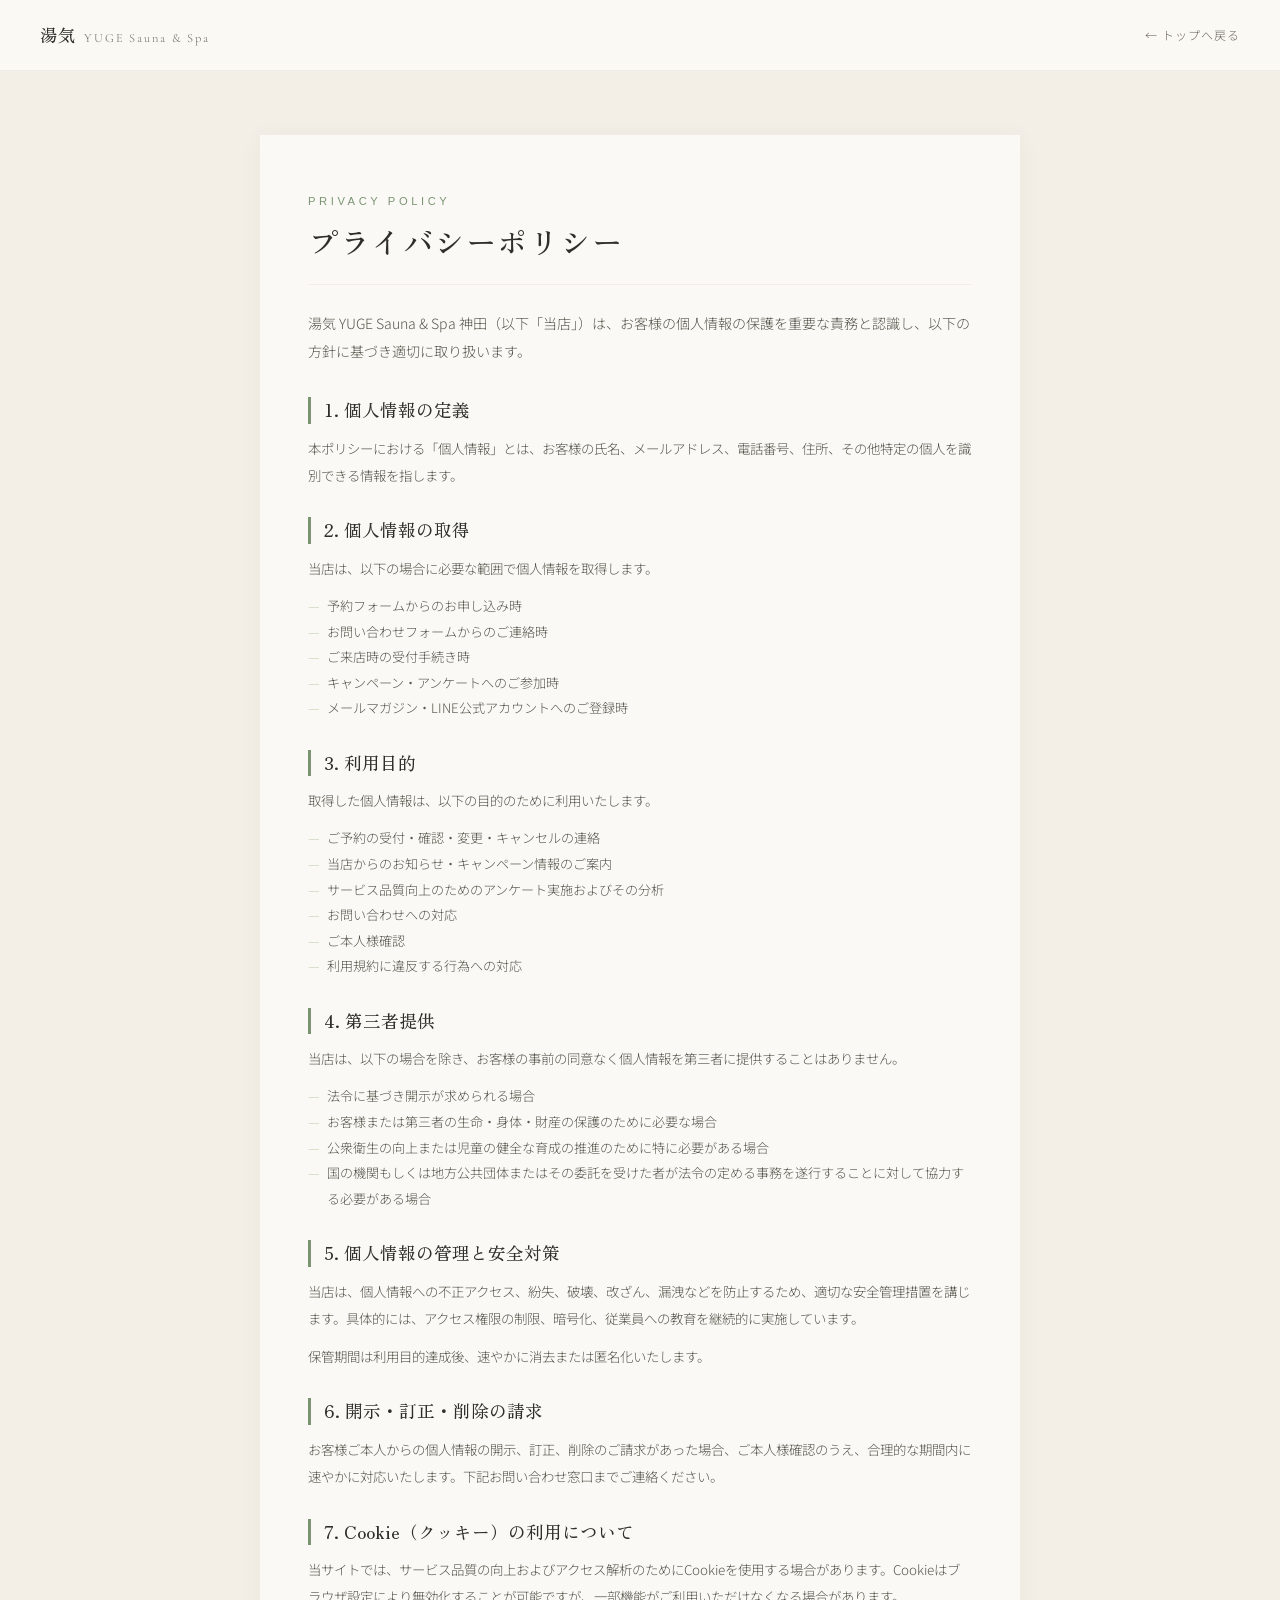
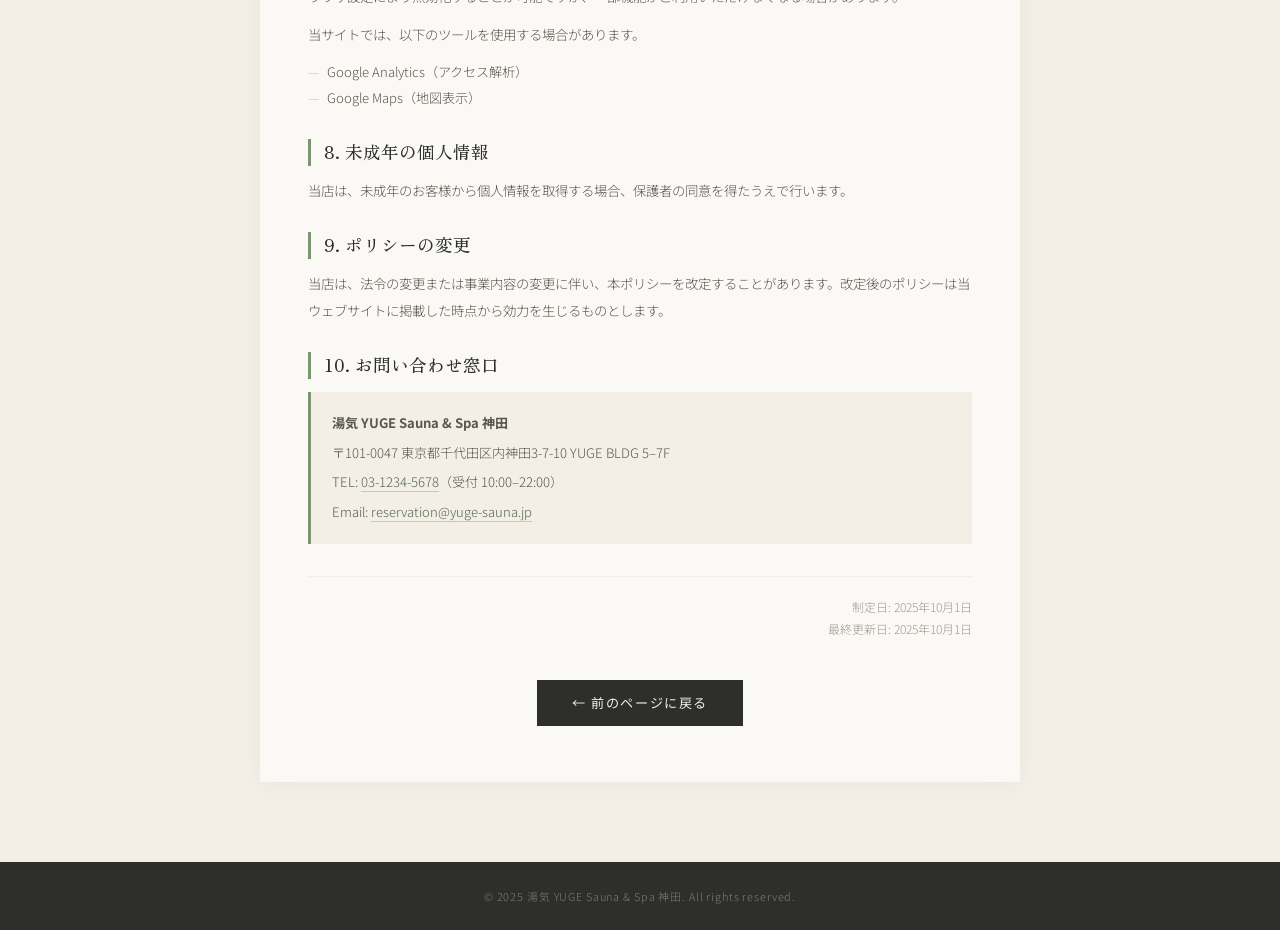
==== privacy.html @ 134d231b "初回コミット：YUGE Sauna LP完成版" ====
<!DOCTYPE html>
<html lang="ja">
<head>
  <meta charset="UTF-8">
  <meta name="viewport" content="width=device-width, initial-scale=1.0">
  <title>プライバシーポリシー｜湯気 YUGE Sauna &amp; Spa 神田</title>
  <meta name="description" content="湯気 YUGE Sauna &amp; Spa 神田のプライバシーポリシー。個人情報の取り扱いに関する方針をご案内します。">
  <meta name="robots" content="noindex, follow">

  <link rel="icon" href="favicon.svg" type="image/svg+xml">
  <link rel="preconnect" href="https://fonts.googleapis.com">
  <link rel="preconnect" href="https://fonts.gstatic.com" crossorigin>
  <link href="https://fonts.googleapis.com/css2?family=Cormorant+Garamond:wght@300;400;500;600&family=Noto+Sans+JP:wght@200;300;400;500;600&family=Zen+Old+Mincho:wght@400;500;600&display=swap" rel="stylesheet">
  <link rel="stylesheet" href="style.css">
</head>
<body class="doc-page">

  <!-- ===== シンプルヘッダー ===== -->
  <header class="doc-header">
    <a href="index.html" class="doc-header-logo">
      <span class="doc-header-kanji">湯気</span>
      <span class="doc-header-en">YUGE Sauna &amp; Spa</span>
    </a>
    <a href="index.html" class="doc-header-back">← トップへ戻る</a>
  </header>

  <!-- ===== 本文 ===== -->
  <main class="doc-main">
    <div class="doc-container">
      <p class="sec-label" aria-hidden="true">PRIVACY POLICY</p>
      <h1 class="doc-h1">プライバシーポリシー</h1>
      <p class="doc-intro">
        湯気 YUGE Sauna &amp; Spa 神田（以下「当店」）は、お客様の個人情報の保護を重要な責務と認識し、以下の方針に基づき適切に取り扱います。
      </p>

      <section class="doc-section">
        <h2>1. 個人情報の定義</h2>
        <p>本ポリシーにおける「個人情報」とは、お客様の氏名、メールアドレス、電話番号、住所、その他特定の個人を識別できる情報を指します。</p>
      </section>

      <section class="doc-section">
        <h2>2. 個人情報の取得</h2>
        <p>当店は、以下の場合に必要な範囲で個人情報を取得します。</p>
        <ul class="doc-list">
          <li>予約フォームからのお申し込み時</li>
          <li>お問い合わせフォームからのご連絡時</li>
          <li>ご来店時の受付手続き時</li>
          <li>キャンペーン・アンケートへのご参加時</li>
          <li>メールマガジン・LINE公式アカウントへのご登録時</li>
        </ul>
      </section>

      <section class="doc-section">
        <h2>3. 利用目的</h2>
        <p>取得した個人情報は、以下の目的のために利用いたします。</p>
        <ul class="doc-list">
          <li>ご予約の受付・確認・変更・キャンセルの連絡</li>
          <li>当店からのお知らせ・キャンペーン情報のご案内</li>
          <li>サービス品質向上のためのアンケート実施およびその分析</li>
          <li>お問い合わせへの対応</li>
          <li>ご本人様確認</li>
          <li>利用規約に違反する行為への対応</li>
        </ul>
      </section>

      <section class="doc-section">
        <h2>4. 第三者提供</h2>
        <p>当店は、以下の場合を除き、お客様の事前の同意なく個人情報を第三者に提供することはありません。</p>
        <ul class="doc-list">
          <li>法令に基づき開示が求められる場合</li>
          <li>お客様または第三者の生命・身体・財産の保護のために必要な場合</li>
          <li>公衆衛生の向上または児童の健全な育成の推進のために特に必要がある場合</li>
          <li>国の機関もしくは地方公共団体またはその委託を受けた者が法令の定める事務を遂行することに対して協力する必要がある場合</li>
        </ul>
      </section>

      <section class="doc-section">
        <h2>5. 個人情報の管理と安全対策</h2>
        <p>当店は、個人情報への不正アクセス、紛失、破壊、改ざん、漏洩などを防止するため、適切な安全管理措置を講じます。具体的には、アクセス権限の制限、暗号化、従業員への教育を継続的に実施しています。</p>
        <p>保管期間は利用目的達成後、速やかに消去または匿名化いたします。</p>
      </section>

      <section class="doc-section">
        <h2>6. 開示・訂正・削除の請求</h2>
        <p>お客様ご本人からの個人情報の開示、訂正、削除のご請求があった場合、ご本人様確認のうえ、合理的な期間内に速やかに対応いたします。下記お問い合わせ窓口までご連絡ください。</p>
      </section>

      <section class="doc-section">
        <h2>7. Cookie（クッキー）の利用について</h2>
        <p>当サイトでは、サービス品質の向上およびアクセス解析のためにCookieを使用する場合があります。Cookieはブラウザ設定により無効化することが可能ですが、一部機能がご利用いただけなくなる場合があります。</p>
        <p>当サイトでは、以下のツールを使用する場合があります。</p>
        <ul class="doc-list">
          <li>Google Analytics（アクセス解析）</li>
          <li>Google Maps（地図表示）</li>
        </ul>
      </section>

      <section class="doc-section">
        <h2>8. 未成年の個人情報</h2>
        <p>当店は、未成年のお客様から個人情報を取得する場合、保護者の同意を得たうえで行います。</p>
      </section>

      <section class="doc-section">
        <h2>9. ポリシーの変更</h2>
        <p>当店は、法令の変更または事業内容の変更に伴い、本ポリシーを改定することがあります。改定後のポリシーは当ウェブサイトに掲載した時点から効力を生じるものとします。</p>
      </section>

      <section class="doc-section">
        <h2>10. お問い合わせ窓口</h2>
        <div class="doc-contact">
          <p><strong>湯気 YUGE Sauna &amp; Spa 神田</strong></p>
          <p>〒101-0047 東京都千代田区内神田3-7-10 YUGE BLDG 5–7F</p>
          <p>TEL: <a href="tel:0312345678">03-1234-5678</a>（受付 10:00–22:00）</p>
          <p>Email: <a href="mailto:reservation@yuge-sauna.jp">reservation@yuge-sauna.jp</a></p>
        </div>
      </section>

      <p class="doc-date">制定日: 2025年10月1日<br>最終更新日: 2025年10月1日</p>

      <div class="doc-back-wrap">
        <button type="button" class="doc-back-btn" id="docBackBtn">← 前のページに戻る</button>
      </div>
    </div>
  </main>

  <!-- ===== フッター ===== -->
  <footer class="doc-footer">
    <p>&copy; 2025 湯気 YUGE Sauna &amp; Spa 神田. All rights reserved.</p>
  </footer>

  <script>
    (function () {
      function goBack() {
        // 新しいタブで開かれた場合はタブを閉じる試行
        if (window.history.length <= 1) {
          window.close();
          // window.closeが効かない場合のフォールバック
          setTimeout(function () {
            window.location.href = 'index.html#reserve';
          }, 100);
        } else {
          window.history.back();
        }
      }

      var backBtn = document.getElementById('docBackBtn');
      var headerBack = document.querySelector('.doc-header-back');

      // 新しいタブで開かれた判定
      var isNewTab = window.history.length <= 1;

      if (backBtn) {
        if (isNewTab) {
          backBtn.textContent = '✕ 閉じて予約画面に戻る';
        }
        backBtn.addEventListener('click', function (e) {
          e.preventDefault();
          goBack();
        });
      }

      if (headerBack) {
        if (isNewTab) {
          headerBack.textContent = '✕ 閉じる';
        }
        headerBack.addEventListener('click', function (e) {
          e.preventDefault();
          goBack();
        });
      }
    })();
  </script>

</body>
</html>
---- style.css ----
@charset "UTF-8";
/* ============================================================
   YUGE Sauna & Spa — 10th Anniversary LP
   No header / Floating reserve / Modal form
   ============================================================ */

/* ==========================================================
   1. VARIABLES
   ========================================================== */
:root {
  --dark: #1A1A18;
  --dark-soft: #2A2A26;

  --cream: #F4EFE6;
  --cream-warm: #EBE4D6;
  --white: #FAF9F5;
  --off: #F0ECE3;

  --sage: #7B9573;
  --sage-light: #9AAE92;
  --sage-pale: #C2CFAE;
  --moss: #546A4D;
  --moss-dark: #425339;

  --copper: #C4956A;
  --copper-dark: #B5875F;
  --gold: #C9A96E;

  --stone: #A09A92;
  --stone-dark: #6B6560;
  --ink: #2E2E2B;
  --ink-soft: #58584F;

  --ff-display: 'Zen Old Mincho', 'Noto Serif JP', serif;
  --ff-serif: 'Cormorant Garamond', serif;
  --ff-num: 'DM Sans', 'Helvetica Neue', sans-serif; /* 数字専用フォント（太め・高視認性） */
  --ff-body: 'Noto Sans JP', sans-serif;

  --shadow-sm: 0 4px 16px rgba(0, 0, 0, 0.06);
  --shadow-md: 0 12px 36px rgba(0, 0, 0, 0.08);
  --shadow-lg: 0 20px 60px rgba(0, 0, 0, 0.15);
}


/* ==========================================================
   2. RESET
   ========================================================== */
*,
*::before,
*::after {
  margin: 0;
  padding: 0;
  box-sizing: border-box;
}

html {
  scroll-behavior: smooth;
  font-size: 16px;
}

body {
  font-family: var(--ff-body);
  font-weight: 300;
  color: var(--ink);
  background: var(--white);
  overflow-x: hidden;
  -webkit-font-smoothing: antialiased;
  line-height: 1.8;
}

img {
  display: block;
  max-width: 100%;
  height: auto;
}

a {
  text-decoration: none;
  color: inherit;
}

ul, ol {
  list-style: none;
}

button {
  font-family: inherit;
  cursor: pointer;
  border: none;
  background: none;
}

blockquote {
  margin: 0;
  border: none;
}


/* ==========================================================
   3. UTILITY
   ========================================================== */
.container {
  width: 100%;
  max-width: 1080px;
  margin: 0 auto;
  padding: 0 1.5rem;
}

.container--narrow {
  max-width: 680px;
}

.text-center {
  text-align: center;
}


/* ==========================================================
   4. SECTION COMMON
   ========================================================== */
.sec-label {
  font-family: var(--ff-num);
  font-size: 0.7rem;
  letter-spacing: 0.32em;
  font-weight: 400;
  color: var(--sage);
  text-transform: uppercase;
  margin-bottom: 0.5rem;
}

.sec-label--light {
  color: var(--sage-light);
}

.sec-heading {
  font-family: var(--ff-display);
  font-weight: 400;
  font-size: 1.5rem;
  line-height: 1.7;
  letter-spacing: 0.06em;
  color: var(--ink);
}

.sec-heading em {
  font-style: normal;
  color: var(--moss);
  font-weight: 500;
}

.sec-header {
  text-align: center;
  margin-bottom: 2.5rem;
  padding: 0 1.5rem;
}


/* ==========================================================
   5. HERO
   ========================================================== */
.hero {
  position: relative;
  min-height: 100vh;
  min-height: 100dvh;
  display: flex;
  align-items: flex-end;
  overflow: hidden;
  background: var(--dark);
}

.hero-media {
  position: absolute;
  inset: 0;
}

.hero-media img {
  width: 100%;
  height: 100%;
  object-fit: cover;
  opacity: 0;
  transform: scale(1.06);
  animation: heroIn 2.4s 0.2s forwards;
}

.hero-gradient {
  position: absolute;
  inset: 0;
  background: linear-gradient(
    180deg,
    rgba(26, 26, 24, 0.15) 0%,
    rgba(26, 26, 24, 0.3) 30%,
    rgba(26, 26, 24, 0.72) 68%,
    rgba(26, 26, 24, 0.92) 100%
  );
}

/* 大きな漢字背景（PCのみ表示） */
.hero-kanji-bg {
  display: none;
  position: absolute;
  font-family: var(--ff-display);
  font-size: 70vh;
  color: rgba(245, 240, 232, 0.04);
  bottom: -12vh;
  right: -8vw;
  line-height: 0.9;
  font-weight: 500;
  z-index: 1;
  pointer-events: none;
  opacity: 0;
  animation: kanjiFade 2s 1.2s forwards;
}

/* 浮遊する湯気アニメーション（PCのみ表示） */
.hero-steam {
  display: none;
  position: absolute;
  inset: 0;
  pointer-events: none;
  z-index: 1;
}

.steam {
  position: absolute;
  width: 36px;
  height: 110px;
  color: rgba(245, 240, 232, 0.18);
  opacity: 0;
}

.steam-1 {
  left: 12%;
  bottom: 15%;
  animation: drift 9s 2s ease-in-out infinite;
}
.steam-2 {
  left: 32%;
  bottom: 18%;
  animation: drift 11s 4s ease-in-out infinite;
}
.steam-3 {
  left: 58%;
  bottom: 12%;
  animation: drift 10s 1s ease-in-out infinite;
}
.steam-4 {
  left: 78%;
  bottom: 20%;
  animation: drift 12s 6s ease-in-out infinite;
}

.hero-content {
  position: relative;
  z-index: 2;
  padding: 0 1.5rem 2.5rem;
  max-width: 720px;
  width: 100%;
}

.hero-brand {
  display: flex;
  flex-direction: column;
  margin-bottom: 1.5rem;
  opacity: 0;
  animation: fadeUp 0.7s 0.4s forwards;
}

.hero-brand-kanji {
  font-family: var(--ff-display);
  font-size: 1.1rem;
  font-weight: 500;
  color: var(--cream);
  letter-spacing: 0.15em;
}

.hero-brand-en {
  font-family: var(--ff-num);
  font-size: 0.65rem;
  letter-spacing: 0.18em;
  color: rgba(245, 240, 232, 0.5);
  margin-top: 0.2rem;
}

.hero-badge {
  display: inline-flex;
  align-items: center;
  gap: 0.5rem;
  background: rgba(201, 169, 110, 0.12);
  border: 1px solid rgba(201, 169, 110, 0.3);
  padding: 0.4rem 1rem;
  margin-bottom: 1.3rem;
  opacity: 0;
  animation: fadeUp 0.7s 0.6s forwards;
}

.hero-badge-num {
  font-family: var(--ff-num);
  font-size: 1.15rem;
  font-weight: 700;
  color: var(--gold);
  line-height: 1;
}

.hero-badge-text {
  font-size: 0.7rem;
  letter-spacing: 0.1em;
  color: rgba(245, 240, 232, 0.7);
}

.hero h1 {
  opacity: 0;
  animation: fadeUp 0.9s 0.8s forwards;
}

.h1-copy {
  display: block;
  font-family: var(--ff-display);
  font-weight: 400;
  font-size: 1.85rem;
  line-height: 1.55;
  color: var(--cream);
  letter-spacing: 0.06em;
}

.h1-copy .accent {
  color: var(--sage-light);
}

.h1-sub {
  display: block;
  font-family: var(--ff-body);
  font-size: 0.72rem;
  font-weight: 300;
  color: rgba(245, 240, 232, 0.42);
  letter-spacing: 0.06em;
  margin-top: 0.5rem;
}

.hero-sub {
  margin-top: 1rem;
  font-size: 0.85rem;
  line-height: 1.95;
  color: rgba(245, 240, 232, 0.62);
  opacity: 0;
  animation: fadeUp 0.7s 1s forwards;
}

.hero-sub strong {
  color: var(--cream);
  font-weight: 400;
}

.hero-ctas {
  margin-top: 1.5rem;
  display: flex;
  flex-direction: column;
  gap: 0.7rem;
  opacity: 0;
  animation: fadeUp 0.7s 1.2s forwards;
}

.hero-note {
  margin-top: 1rem;
  font-size: 0.65rem;
  color: rgba(245, 240, 232, 0.3);
  opacity: 0;
  animation: fadeUp 0.5s 1.4s forwards;
}

.scroll-cue {
  position: absolute;
  bottom: 1.2rem;
  right: 1.5rem;
  z-index: 2;
  display: flex;
  flex-direction: column;
  align-items: center;
  gap: 0.35rem;
  color: rgba(245, 240, 232, 0.22);
  font-family: var(--ff-num);
  font-size: 0.6rem;
  letter-spacing: 0.22em;
  animation: bob 2.5s ease-in-out infinite;
}

.scroll-line {
  width: 1px;
  height: 26px;
  background: linear-gradient(180deg, rgba(245, 240, 232, 0.22), transparent);
}


/* ==========================================================
   6. BUTTONS
   ========================================================== */
.btn-primary {
  display: inline-flex;
  align-items: center;
  justify-content: center;
  padding: 0.95rem 2rem;
  background: var(--copper);
  color: var(--cream);
  font-size: 0.85rem;
  font-weight: 500;
  letter-spacing: 0.1em;
  transition: background 0.35s, transform 0.2s;
  text-align: center;
  font-family: inherit;
}

.btn-primary:hover {
  background: var(--copper-dark);
  transform: translateY(-1px);
}

.btn-ghost {
  display: inline-flex;
  align-items: center;
  justify-content: center;
  padding: 0.95rem 2rem;
  background: transparent;
  color: var(--cream);
  font-size: 0.82rem;
  letter-spacing: 0.1em;
  border: 1px solid rgba(245, 240, 232, 0.22);
  transition: all 0.35s;
  text-align: center;
}

.btn-ghost:hover {
  border-color: rgba(245, 240, 232, 0.5);
  background: rgba(245, 240, 232, 0.04);
}


/* ==========================================================
   7. CONCEPT
   ========================================================== */
.concept {
  padding: 4rem 0;
  background: var(--cream);
}

.concept p {
  margin-top: 1.2rem;
  font-size: 0.88rem;
  line-height: 2.1;
  color: var(--ink-soft);
}

.concept-detail {
  font-size: 0.82rem !important;
  color: var(--stone-dark) !important;
  margin-top: 1rem !important;
}

.concept-line {
  width: 30px;
  height: 1px;
  background: var(--sage-pale);
  margin: 2rem auto 0;
}


/* ==========================================================
   8. IMAGE BREAK
   ========================================================== */
.img-break {
  width: 100%;
  overflow: hidden;
  line-height: 0;
  margin: 0;
}

.img-break img {
  width: 100%;
  height: 220px;
  object-fit: cover;
  transition: transform 6s ease-out;
}

.img-break:hover img {
  transform: scale(1.03);
}


/* ==========================================================
   9. CAMPAIGN
   ========================================================== */
.campaign {
  padding: 4rem 0;
  background: var(--white);
}

.campaign-period {
  margin-top: 0.5rem;
  font-size: 0.78rem;
  color: var(--stone-dark);
}

.campaign-coupon {
  display: inline-block;
  margin-top: 0.7rem;
  padding: 0.35rem 1.4rem;
  border: 1px solid var(--copper);
  font-family: var(--ff-num);
  font-size: 0.9rem;
  letter-spacing: 0.22em;
  color: var(--copper);
}

.campaign-coupon strong {
  font-weight: 400;
  margin-left: 0.3rem;
}

.plans {
  display: grid;
  grid-template-columns: 1fr;
  gap: 1rem;
  max-width: 420px;
  margin: 0 auto;
  padding: 0 1.5rem;
}

/* PCで揃えるため flex column + margin-top: auto */
.plan {
  background: var(--cream);
  padding: 2rem 1.6rem;
  position: relative;
  display: flex;
  flex-direction: column;
  transition: transform 0.4s, box-shadow 0.4s;
}

.plan:hover {
  transform: translateY(-3px);
  box-shadow: var(--shadow-md);
}

.plan-badge {
  position: absolute;
  top: 0;
  right: 0;
  background: var(--moss);
  color: var(--cream);
  font-family: var(--ff-num);
  font-size: 0.7rem;
  padding: 0.3rem 0.9rem;
  letter-spacing: 0.06em;
}

.plan h3 {
  font-family: var(--ff-display);
  font-weight: 500;
  font-size: 1.1rem;
  margin-bottom: 0.25rem;
}

.plan-dur {
  font-size: 0.74rem;
  color: var(--stone-dark);
  margin-bottom: 1.2rem;
}

.plan-old {
  font-size: 0.8rem;
  color: var(--stone);
  margin-bottom: 0;
}

.plan-old del {
  text-decoration: line-through;
}

.plan-new {
  font-family: var(--ff-num);
  font-size: 2.4rem;
  font-weight: 700;
  color: var(--moss);
  line-height: 1.2;
  margin: 0.15rem 0 0.3rem;
  letter-spacing: 0.01em;
}

.plan-new small {
  font-family: var(--ff-body);
  font-size: 0.78rem;
  font-weight: 400;
}

.plan-off {
  display: inline-block;
  background: rgba(85, 107, 78, 0.1);
  color: var(--moss);
  font-family: var(--ff-num);
  font-size: 0.78rem;
  padding: 0.2rem 0.7rem;
}

.plan-list {
  margin-top: 1.2rem;
  padding-top: 1rem;
  border-top: 1px solid rgba(0, 0, 0, 0.05);
  flex-grow: 1; /* 残りスペースを埋めてボタンを下に押す */
}

.plan-list li {
  font-size: 0.8rem;
  color: var(--ink-soft);
  line-height: 1.85;
  padding-left: 1rem;
  position: relative;
}

.plan-list li::before {
  content: '\2014';
  position: absolute;
  left: 0;
  color: var(--sage-pale);
  font-size: 0.7rem;
}

.plan-cta {
  display: block;
  width: 100%;
  margin-top: auto; /* ★ ボタンを下に揃える */
  padding: 0.85rem;
  text-align: center;
  background: var(--ink);
  color: var(--cream);
  font-size: 0.78rem;
  letter-spacing: 0.12em;
  font-weight: 400;
  transition: background 0.3s;
  font-family: inherit;
}

.plan-cta:hover {
  background: var(--moss);
}


/* ==========================================================
   10. EDITORIAL
   ========================================================== */
.editorial {
  padding: 4rem 0;
}

.editorial--cream { background: var(--cream); }
.editorial--white { background: var(--white); }

.ed-grid {
  display: grid;
  grid-template-columns: 1fr;
  gap: 2rem;
  max-width: 1080px;
  margin: 0 auto;
  padding: 0 1.5rem;
  align-items: center;
}

.ed-img {
  overflow: hidden;
}

.ed-img img {
  width: 100%;
  height: 260px;
  object-fit: cover;
  transition: transform 0.8s;
}

.ed-img:hover img {
  transform: scale(1.03);
}

.ed-text h2 {
  font-family: var(--ff-display);
  font-weight: 400;
  font-size: 1.3rem;
  line-height: 1.8;
  margin-bottom: 0.8rem;
  color: var(--ink);
}

.ed-text p {
  font-size: 0.84rem;
  color: var(--ink-soft);
  line-height: 2;
  margin-bottom: 0.5rem;
}

.tags {
  display: flex;
  flex-wrap: wrap;
  gap: 0.45rem;
  margin-top: 0.9rem;
}

.tag {
  padding: 0.35rem 0.85rem;
  border: 1px solid var(--sage-pale);
  font-size: 0.72rem;
  color: var(--ink-soft);
  background: var(--white);
}

.editorial--cream .tag { background: var(--white); }
.editorial--white .tag { background: var(--cream); }

.tag strong {
  font-weight: 500;
  color: var(--moss);
  font-family: var(--ff-num);
  font-size: 0.82rem;
  letter-spacing: 0.02em;
}


/* ==========================================================
   11. FEATURES — カスタムSVGアイコン
   ========================================================== */
.features {
  padding: 4rem 0;
  background: var(--cream);
}

.feat-grid {
  display: grid;
  grid-template-columns: 1fr;
  gap: 1.5rem;
  max-width: 940px;
  margin: 0 auto;
  padding: 0 1.5rem;
}

.feat {
  text-align: center;
  padding: 1.2rem 0.8rem;
  transition: transform 0.4s;
}

.feat:hover {
  transform: translateY(-3px);
}

.feat-icon {
  width: 56px;
  height: 56px;
  margin: 0 auto 1rem;
  color: var(--moss);
  display: flex;
  align-items: center;
  justify-content: center;
  transition: transform 0.5s;
}

.feat:hover .feat-icon {
  transform: scale(1.08);
}

.feat-icon svg {
  width: 100%;
  height: 100%;
}

.feat h3 {
  font-family: var(--ff-display);
  font-weight: 500;
  font-size: 0.95rem;
  margin-bottom: 0.45rem;
}

.feat p {
  font-size: 0.8rem;
  color: var(--ink-soft);
  line-height: 1.85;
}


/* ==========================================================
   12. STATS — Marcellusで数字を強調
   ========================================================== */
.stats {
  padding: 3rem 0;
  background: var(--off);
}

.stats-grid {
  display: grid;
  grid-template-columns: repeat(2, 1fr);
  gap: 1.5rem;
  max-width: 860px;
  margin: 0 auto;
  padding: 0 1.5rem;
  text-align: center;
}

.stat-num {
  font-family: var(--ff-num);
  font-size: 2.2rem;
  font-weight: 700;
  color: var(--moss);
  line-height: 1;
  letter-spacing: -0.02em;
  letter-spacing: 0.01em;
}

.stat-unit {
  font-family: var(--ff-num);
  font-size: 0.85rem;
  color: var(--stone-dark);
  margin-top: 0.2rem;
  letter-spacing: 0.05em;
}

.stat-label {
  font-size: 0.68rem;
  color: var(--stone);
  margin-top: 0.2rem;
}


/* ==========================================================
   13. VOICE
   ========================================================== */
.voice {
  padding: 4rem 0;
  background: var(--white);
}

.voice-grid {
  display: grid;
  grid-template-columns: 1fr;
  gap: 1rem;
  max-width: 960px;
  margin: 0 auto;
  padding: 0 1.5rem;
}

.voice-card {
  background: var(--cream);
  padding: 1.6rem 1.4rem;
}

.voice-stars {
  color: var(--gold);
  font-size: 0.85rem;
  letter-spacing: 0.1em;
  margin-bottom: 0.6rem;
}

.voice-card p {
  font-size: 0.82rem;
  color: var(--ink-soft);
  line-height: 1.9;
  margin-bottom: 0.6rem;
  font-style: normal;
}

.voice-who {
  font-size: 0.7rem;
  color: var(--stone);
  font-style: normal;
}


/* ==========================================================
   14. PRICING
   ========================================================== */
.pricing {
  padding: 4rem 0;
  background: var(--cream);
}

.pricing-grid {
  display: grid;
  grid-template-columns: 1fr;
  gap: 1rem;
  max-width: 780px;
  margin: 0 auto;
  padding: 0 1.5rem;
}

.pricing-card {
  background: var(--white);
  padding: 1.6rem;
}

.pricing-card h3 {
  font-family: var(--ff-display);
  font-weight: 500;
  font-size: 1rem;
  margin-bottom: 0.9rem;
  padding-bottom: 0.5rem;
  border-bottom: 1px solid var(--off);
}

.price-row {
  display: flex;
  justify-content: space-between;
  align-items: baseline;
  padding: 0.4rem 0;
  font-size: 0.82rem;
  color: var(--ink-soft);
}

.price-row .val {
  font-family: var(--ff-num);
  font-size: 0.95rem;
  color: var(--ink);
  letter-spacing: 0.01em;
}

.pricing-note {
  max-width: 780px;
  margin: 0.9rem auto 0;
  padding: 0 1.5rem;
  font-size: 0.7rem;
  color: var(--stone-dark);
  text-align: center;
  line-height: 1.9;
}


/* ==========================================================
   15. FAQ
   ========================================================== */
.faq {
  padding: 4rem 0;
  background: var(--white);
}

.faq-list {
  max-width: 680px;
  margin: 0 auto;
  padding: 0 1.5rem;
}

.faq-item {
  border-bottom: 1px solid rgba(0, 0, 0, 0.05);
  padding: 1.1rem 0;
}

.faq-item summary {
  cursor: pointer;
  font-size: 0.86rem;
  font-weight: 400;
  color: var(--ink);
  list-style: none;
  display: flex;
  justify-content: space-between;
  align-items: center;
  gap: 1rem;
  transition: color 0.3s;
}

.faq-item summary:hover {
  color: var(--moss);
}

.faq-item summary::-webkit-details-marker {
  display: none;
}

.faq-item summary::after {
  content: '+';
  font-family: var(--ff-num);
  font-size: 1.4rem;
  color: var(--sage);
  flex-shrink: 0;
  transition: transform 0.35s;
  line-height: 1;
}

.faq-item[open] summary::after {
  transform: rotate(45deg);
}

.faq-answer {
  padding-top: 0.7rem;
  font-size: 0.82rem;
  color: var(--ink-soft);
  line-height: 1.9;
  animation: faqOpen 0.35s ease-out;
}


/* ==========================================================
   16. ACCESS
   ========================================================== */
.access {
  padding: 4rem 0;
  background: var(--cream);
}

.access-grid {
  display: grid;
  grid-template-columns: 1fr;
  gap: 2rem;
  max-width: 960px;
  margin: 0 auto;
  padding: 0 1.5rem;
}

.access-info h2 {
  font-family: var(--ff-display);
  font-weight: 400;
  font-size: 1.3rem;
  margin-bottom: 1.2rem;
}

.access-dl {
  display: grid;
  grid-template-columns: 4rem 1fr;
  gap: 0.55rem 1rem;
  font-size: 0.82rem;
}

.access-dl dt {
  font-weight: 400;
  color: var(--stone-dark);
}

.access-dl dd {
  color: var(--ink-soft);
  line-height: 1.7;
}

.access-dl a {
  color: var(--moss);
  font-family: var(--ff-num);
  font-size: 0.92rem;
  letter-spacing: 0.02em;
  border-bottom: 1px solid transparent;
  transition: border-color 0.3s;
}

.access-dl a:hover {
  border-color: var(--moss);
}

.access-map {
  overflow: hidden;
  min-height: 280px;
  background: var(--white);
}

.access-map iframe {
  display: block;
  width: 100%;
  height: 100%;
  min-height: 280px;
  border: 0;
}


/* ==========================================================
   17. FINAL CTA
   ========================================================== */
.final-cta {
  position: relative;
  padding: 4rem 1.5rem;
  text-align: center;
  overflow: hidden;
  background: var(--dark);
}

.final-cta-bg {
  position: absolute;
  inset: 0;
}

.final-cta-bg img {
  width: 100%;
  height: 100%;
  object-fit: cover;
  opacity: 0.18;
  filter: saturate(0.6);
}

.final-cta-inner {
  position: relative;
  z-index: 2;
  max-width: 540px;
  margin: 0 auto;
}

.final-cta h2 {
  font-family: var(--ff-display);
  font-weight: 400;
  font-size: 1.4rem;
  line-height: 1.75;
  color: var(--cream);
  margin-bottom: 0.8rem;
}

.final-cta p {
  font-size: 0.84rem;
  color: rgba(245, 240, 232, 0.55);
  line-height: 1.85;
  margin-bottom: 1.5rem;
}

.final-cta p strong {
  color: var(--cream);
  font-family: var(--ff-num);
  font-size: 0.95rem;
  letter-spacing: 0.12em;
}

.final-btns {
  display: flex;
  flex-direction: column;
  align-items: center;
  gap: 0.7rem;
}

.btn-reserve {
  display: inline-flex;
  align-items: center;
  justify-content: center;
  padding: 0.95rem 2.5rem;
  background: var(--copper);
  color: var(--cream);
  font-size: 0.86rem;
  font-weight: 500;
  letter-spacing: 0.12em;
  transition: background 0.35s, transform 0.2s;
  width: 100%;
  max-width: 320px;
  font-family: inherit;
}

.btn-reserve:hover {
  background: var(--copper-dark);
  transform: translateY(-1px);
}

.btn-line {
  display: inline-flex;
  align-items: center;
  justify-content: center;
  padding: 0.95rem 1.8rem;
  background: transparent;
  border: 1px solid rgba(245, 240, 232, 0.18);
  color: var(--cream);
  font-size: 0.78rem;
  letter-spacing: 0.1em;
  transition: all 0.35s;
  width: 100%;
  max-width: 320px;
}

.btn-line:hover {
  border-color: rgba(245, 240, 232, 0.45);
}


/* ==========================================================
   18. FOOTER
   ========================================================== */
footer {
  background: var(--cream);
  border-top: 1px solid rgba(0, 0, 0, 0.04);
  padding: 2rem 1.5rem 1.5rem;
  color: var(--stone-dark);
}

.footer-inner {
  max-width: 960px;
  margin: 0 auto;
  display: flex;
  flex-direction: column;
  align-items: center;
  gap: 1.2rem;
  text-align: center;
}

.footer-brand {
  font-family: var(--ff-num);
  font-size: 0.9rem;
  letter-spacing: 0.12em;
  color: var(--ink-soft);
}

.footer-brand .k {
  font-family: var(--ff-display);
  margin-right: 0.3rem;
  font-size: 1rem;
}

.footer-nav {
  display: flex;
  flex-wrap: wrap;
  justify-content: center;
  gap: 1rem;
}

.footer-nav a {
  color: var(--stone);
  font-family: var(--ff-num);
  font-size: 0.72rem;
  letter-spacing: 0.08em;
  transition: color 0.3s;
}

.footer-nav a:hover {
  color: var(--ink);
}

.footer-copy {
  font-family: var(--ff-num);
  font-size: 0.65rem;
  color: var(--stone);
  margin-top: 1rem;
}

.footer-legal {
  max-width: 960px;
  margin: 1rem auto 0;
  padding-top: 0.8rem;
  border-top: 1px solid rgba(0, 0, 0, 0.04);
  font-size: 0.6rem;
  color: var(--stone);
  line-height: 1.85;
  text-align: center;
}


/* ==========================================================
   19. FLOATING RESERVE BUTTON
   ========================================================== */
.floating-reserve {
  position: fixed;
  bottom: 1.2rem;
  right: 1.2rem;
  z-index: 90;
  display: flex;
  align-items: center;
  gap: 0.5rem;
  padding: 0.85rem 1.4rem;
  background: var(--copper);
  color: var(--cream);
  border-radius: 999px;
  font-size: 0.8rem;
  font-weight: 500;
  letter-spacing: 0.08em;
  box-shadow: var(--shadow-md);
  transform: translateY(120%);
  opacity: 0;
  transition: transform 0.5s cubic-bezier(0.23, 1, 0.32, 1),
              opacity 0.5s,
              background 0.3s;
}

.floating-reserve.is-visible {
  transform: translateY(0);
  opacity: 1;
}

.floating-reserve:hover {
  background: var(--copper-dark);
}

.fr-icon {
  display: flex;
  align-items: center;
  justify-content: center;
  width: 18px;
  height: 18px;
}

.fr-icon svg {
  width: 100%;
  height: 100%;
}


/* ==========================================================
   20. MODAL FORM
   ========================================================== */
.modal {
  position: fixed;
  inset: 0;
  z-index: 1000;
  display: none;
  align-items: flex-start;
  justify-content: center;
  padding: 2rem 1rem;
  overflow-y: auto;
  -webkit-overflow-scrolling: touch;
}

.modal.is-open {
  display: flex;
  animation: modalFadeIn 0.3s ease-out;
}

.modal-overlay {
  position: fixed;
  inset: 0;
  background: rgba(26, 26, 24, 0.75);
  backdrop-filter: blur(6px);
  -webkit-backdrop-filter: blur(6px);
}

.modal-content {
  position: relative;
  z-index: 1;
  background: var(--white);
  width: 100%;
  max-width: 560px;
  padding: 2.2rem 1.5rem 2rem;
  margin: auto;
  box-shadow: var(--shadow-lg);
  animation: modalSlideUp 0.4s cubic-bezier(0.23, 1, 0.32, 1);
}

.modal-close {
  position: absolute;
  top: 0.7rem;
  right: 0.9rem;
  width: 36px;
  height: 36px;
  font-size: 1.6rem;
  line-height: 1;
  color: var(--stone-dark);
  transition: color 0.3s;
  display: flex;
  align-items: center;
  justify-content: center;
}

.modal-close:hover {
  color: var(--ink);
}

.modal-label {
  font-family: var(--ff-num);
  font-size: 0.65rem;
  letter-spacing: 0.3em;
  color: var(--sage);
  text-align: center;
  margin-bottom: 0.4rem;
}

.modal-title {
  font-family: var(--ff-display);
  font-weight: 400;
  font-size: 1.4rem;
  text-align: center;
  letter-spacing: 0.06em;
  color: var(--ink);
}

.modal-sub {
  text-align: center;
  font-size: 0.78rem;
  color: var(--stone-dark);
  line-height: 1.8;
  margin-top: 0.6rem;
  margin-bottom: 1.6rem;
}


/* ==========================================================
   21. RESERVATION FORM
   ========================================================== */
.reserve-form {
  display: flex;
  flex-direction: column;
  gap: 1rem;
}

.form-row {
  display: grid;
  grid-template-columns: 1fr;
  gap: 1rem;
}

.form-group {
  display: flex;
  flex-direction: column;
  gap: 0.35rem;
}

.form-group label {
  font-size: 0.76rem;
  font-weight: 400;
  color: var(--ink-soft);
  letter-spacing: 0.04em;
}

.req {
  color: var(--copper);
  margin-left: 0.2rem;
}

.form-group input,
.form-group select,
.form-group textarea {
  font-family: inherit;
  font-size: 0.88rem;
  color: var(--ink);
  background: var(--cream);
  border: 1px solid transparent;
  padding: 0.7rem 0.9rem;
  transition: border-color 0.3s, background 0.3s;
  width: 100%;
}

.form-group input:focus,
.form-group select:focus,
.form-group textarea:focus {
  outline: none;
  border-color: var(--sage);
  background: var(--white);
}

.form-group textarea {
  resize: vertical;
  font-family: inherit;
  line-height: 1.7;
}

.form-group select {
  appearance: none;
  -webkit-appearance: none;
  background-image: url("data:image/svg+xml,%3Csvg xmlns='http://www.w3.org/2000/svg' width='12' height='8' viewBox='0 0 12 8'%3E%3Cpath fill='%23546A4D' d='M6 8L0 0h12z'/%3E%3C/svg%3E");
  background-repeat: no-repeat;
  background-position: right 0.9rem center;
  padding-right: 2.2rem;
}

.form-check {
  display: flex;
  align-items: flex-start;
  gap: 0.5rem;
  margin-top: 0.3rem;
}

.form-check input[type="checkbox"] {
  width: 16px;
  height: 16px;
  margin-top: 3px;
  accent-color: var(--moss);
  cursor: pointer;
}

.form-check label {
  font-size: 0.75rem;
  color: var(--ink-soft);
  cursor: pointer;
}

.form-check label a {
  color: var(--moss);
  border-bottom: 1px solid currentColor;
}

.form-submit {
  margin-top: 0.6rem;
  padding: 1rem 1.5rem;
  background: var(--copper);
  color: var(--cream);
  font-size: 0.88rem;
  font-weight: 500;
  letter-spacing: 0.12em;
  transition: background 0.3s, transform 0.2s;
  font-family: inherit;
}

.form-submit:hover:not(:disabled) {
  background: var(--copper-dark);
  transform: translateY(-1px);
}

.form-submit:disabled {
  background: var(--stone);
  cursor: not-allowed;
}

.form-note {
  font-size: 0.7rem;
  color: var(--stone-dark);
  text-align: center;
  line-height: 1.8;
  margin-top: 0.5rem;
}

.form-note a {
  color: var(--moss);
  font-family: var(--ff-num);
}

/* Success view */
.modal-success {
  text-align: center;
  padding: 1.5rem 0;
}

.success-icon {
  width: 64px;
  height: 64px;
  margin: 0 auto 1.2rem;
  color: var(--moss);
}

.success-icon svg {
  width: 100%;
  height: 100%;
  animation: successDraw 0.6s ease-out;
}

.modal-success h3 {
  font-family: var(--ff-display);
  font-weight: 500;
  font-size: 1.2rem;
  margin-bottom: 0.6rem;
  color: var(--ink);
}

.modal-success p {
  font-size: 0.85rem;
  color: var(--ink-soft);
  line-height: 1.85;
  margin-bottom: 1.6rem;
}


/* ==========================================================
   22. ANIMATIONS
   ========================================================== */
@keyframes heroIn {
  to { opacity: 1; transform: scale(1); }
}

@keyframes fadeUp {
  from { opacity: 0; transform: translateY(22px); }
  to { opacity: 1; transform: translateY(0); }
}

@keyframes bob {
  0%, 100% { transform: translateY(0); }
  50% { transform: translateY(6px); }
}

@keyframes faqOpen {
  from { opacity: 0; transform: translateY(-6px); }
  to { opacity: 1; transform: translateY(0); }
}

@keyframes drift {
  0% {
    opacity: 0;
    transform: translateY(40px) translateX(0);
  }
  15% {
    opacity: 0.7;
  }
  50% {
    opacity: 1;
    transform: translateY(-30px) translateX(8px);
  }
  85% {
    opacity: 0.5;
  }
  100% {
    opacity: 0;
    transform: translateY(-90px) translateX(-4px);
  }
}

@keyframes kanjiFade {
  to { opacity: 1; }
}

@keyframes modalFadeIn {
  from { opacity: 0; }
  to { opacity: 1; }
}

@keyframes modalSlideUp {
  from { opacity: 0; transform: translateY(30px); }
  to { opacity: 1; transform: translateY(0); }
}

@keyframes successDraw {
  from { opacity: 0; transform: scale(0.7); }
  to { opacity: 1; transform: scale(1); }
}

/* Scroll reveal */
.rv {
  opacity: 0;
  transform: translateY(24px);
  transition: opacity 0.8s cubic-bezier(0.23, 1, 0.32, 1),
              transform 0.8s cubic-bezier(0.23, 1, 0.32, 1);
}

.rv.on {
  opacity: 1;
  transform: translateY(0);
}

.rv-d1 { transition-delay: 0.1s; }
.rv-d2 { transition-delay: 0.2s; }
.rv-d3 { transition-delay: 0.3s; }


/* ==========================================================
   23. RESPONSIVE — TABLET (min 600px)
   ========================================================== */
@media (min-width: 600px) {
  .container { padding: 0 2rem; }
  .sec-header { padding: 0 2rem; }
  .sec-heading { font-size: 1.65rem; }

  .hero-content { padding: 0 2.5rem 3.5rem; }
  .h1-copy { font-size: 2.2rem; }
  .hero-ctas { flex-direction: row; }

  .plans {
    grid-template-columns: 1fr 1fr;
    max-width: 720px;
    padding: 0 2rem;
  }

  .plans .plan:last-child {
    grid-column: 1 / -1;
    max-width: 350px;
    justify-self: center;
  }

  .feat-grid {
    grid-template-columns: repeat(2, 1fr);
    padding: 0 2rem;
  }

  .stats-grid {
    grid-template-columns: repeat(4, 1fr);
    padding: 0 2rem;
  }

  .voice-grid { padding: 0 2rem; }

  .pricing-grid {
    grid-template-columns: 1fr 1fr;
    padding: 0 2rem;
  }

  .img-break img { height: 300px; }
  .ed-img img { height: 320px; }
  .access-grid { padding: 0 2rem; }

  .final-btns { flex-direction: row; justify-content: center; }
  .btn-reserve, .btn-line { width: auto; }

  /* Form: 2-3 column layouts */
  .form-row {
    grid-template-columns: 1fr 1fr;
  }
  .form-row:has(#form-people) {
    grid-template-columns: 1fr 1fr 1fr;
  }

  .modal-content { padding: 2.5rem 2rem 2rem; }

  .floating-reserve {
    bottom: 1.5rem;
    right: 1.5rem;
    padding: 1rem 1.6rem;
    font-size: 0.85rem;
  }
}


/* ==========================================================
   24. RESPONSIVE — PC (min 960px)
   ========================================================== */
@media (min-width: 960px) {
  .hero-content { padding: 0 5rem 5rem; max-width: 760px; }
  .h1-copy { font-size: 3rem; }
  .hero-sub { font-size: 0.92rem; }

  /* PC: 浮遊湯気と漢字背景を表示 */
  .hero-kanji-bg { display: block; }
  .hero-steam { display: block; }

  .concept,
  .campaign,
  .editorial,
  .features,
  .voice,
  .pricing,
  .faq,
  .access {
    padding: 5.5rem 0;
  }

  .sec-heading { font-size: 1.95rem; }
  .sec-header { margin-bottom: 3rem; }

  .plans {
    grid-template-columns: repeat(3, 1fr);
    max-width: 980px;
  }

  .plans .plan:last-child {
    grid-column: auto;
    max-width: none;
    justify-self: auto;
  }

  .ed-grid {
    grid-template-columns: 1.1fr 1fr;
    gap: 4rem;
  }

  .ed-grid--flip .ed-img { order: 2; }
  .ed-grid--flip .ed-text { order: 1; }
  .ed-img img { height: 460px; }
  .ed-text h2 { font-size: 1.55rem; }

  .feat-grid {
    grid-template-columns: repeat(3, 1fr);
    gap: 2rem;
  }

  .feat-icon { width: 64px; height: 64px; }

  .stats { padding: 4rem 0; }
  .stat-num { font-size: 3rem; }
  .stat-unit { font-size: 0.92rem; }
  .stat-label { font-size: 0.74rem; margin-top: 0.4rem; }

  .voice-grid { grid-template-columns: repeat(3, 1fr); }

  .img-break img { height: 420px; }

  .access-grid {
    grid-template-columns: 1fr 1fr;
    gap: 3rem;
  }

  .access-map { min-height: 380px; }

  .final-cta { padding: 5.5rem 2rem; }
  .final-cta h2 { font-size: 1.95rem; }

  .footer-inner {
    flex-direction: row;
    justify-content: space-between;
    text-align: left;
  }

  .modal-content {
    max-width: 640px;
    padding: 3rem 2.8rem 2.5rem;
  }

  .modal-title { font-size: 1.55rem; }
}


/* ==========================================================
   24b. TERMS SECTION
   ========================================================== */
.terms {
  padding: 4rem 0;
  background: var(--white);
}

.terms-grid {
  display: grid;
  grid-template-columns: 1fr;
  gap: 1rem;
  max-width: 1080px;
  margin: 0 auto;
  padding: 0 1.5rem;
}

.terms-card {
  background: var(--cream);
  padding: 1.8rem 1.5rem;
  border-left: 3px solid var(--sage-pale);
  transition: transform 0.4s, box-shadow 0.4s;
}

.terms-card:hover {
  transform: translateY(-2px);
  box-shadow: 0 10px 36px rgba(0, 0, 0, 0.05);
}

.terms-card--bonus {
  border-left-color: var(--sage);
}

.terms-card--caution {
  border-left-color: var(--stone);
}

.terms-icon {
  width: 32px;
  height: 32px;
  margin-bottom: 0.6rem;
  color: var(--sage);
}

.terms-icon svg {
  width: 100%;
  height: 100%;
}

.terms-card--bonus .terms-icon {
  color: var(--moss);
}

.terms-card--caution .terms-icon {
  color: var(--stone-dark);
}

.terms-card h3 {
  font-family: var(--ff-display);
  font-weight: 500;
  font-size: 1rem;
  margin-bottom: 0.6rem;
  color: var(--ink);
}

.terms-lead {
  font-size: 0.85rem;
  color: var(--moss);
  margin-bottom: 0.6rem;
  padding-bottom: 0.6rem;
  border-bottom: 1px dashed var(--sage-pale);
}

.terms-lead strong {
  font-family: var(--ff-num);
  font-size: 1.15rem;
  font-weight: 700;
  color: var(--moss);
  letter-spacing: 0.04em;
}

.terms-list {
  padding: 0;
}

.terms-list li {
  font-size: 0.78rem;
  color: var(--ink-soft);
  line-height: 1.85;
  padding: 0.3rem 0 0.3rem 1.1rem;
  position: relative;
}

.terms-list li::before {
  content: '\25AA';
  position: absolute;
  left: 0;
  top: 0.35rem;
  color: var(--sage);
  font-size: 0.65rem;
}

.terms-list li strong {
  font-weight: 500;
  color: var(--moss);
}

.terms-card--caution .terms-list li::before {
  color: var(--stone-dark);
}


/* ==========================================================
   24c. LINE BUTTON ICON
   ========================================================== */
.btn-line {
  display: inline-flex;
  align-items: center;
  justify-content: center;
  gap: 0.5rem;
}

.btn-line-icon {
  display: inline-flex;
  align-items: center;
  justify-content: center;
  color: #06C755;
  background: var(--cream);
  border-radius: 50%;
  width: 26px;
  height: 26px;
  flex-shrink: 0;
}


/* ==========================================================
   24d. DOC MODAL (Privacy Policy / 特商法)
   ========================================================== */
.modal--doc .modal-content {
  max-width: 720px;
  max-height: 85vh;
}

.modal-content--doc {
  overflow-y: auto;
}

.doc-body {
  padding: 2rem 1.5rem;
  text-align: left;
}

.doc-body h2 {
  margin-bottom: 1.5rem;
  padding-bottom: 1rem;
  border-bottom: 1px solid var(--cream);
}

.doc-body h3 {
  font-family: var(--ff-display);
  font-weight: 500;
  font-size: 0.95rem;
  color: var(--ink);
  margin-top: 1.5rem;
  margin-bottom: 0.5rem;
  padding-left: 0.7rem;
  border-left: 3px solid var(--sage);
}

.doc-body p {
  font-size: 0.82rem;
  color: var(--ink-soft);
  line-height: 1.95;
  margin-bottom: 0.7rem;
}

.doc-body a {
  color: var(--moss);
  border-bottom: 1px solid var(--sage-pale);
  transition: border-color 0.3s;
}

.doc-body a:hover {
  border-color: var(--moss);
}

.doc-list {
  list-style: none;
  padding: 0;
  margin: 0.5rem 0 1rem;
}

.doc-list li {
  font-size: 0.82rem;
  color: var(--ink-soft);
  line-height: 1.95;
  padding-left: 1.1rem;
  position: relative;
}

.doc-list li::before {
  content: '\2014';
  position: absolute;
  left: 0;
  color: var(--sage-pale);
}

.doc-dl {
  display: grid;
  grid-template-columns: 1fr;
  gap: 0.3rem 0;
  font-size: 0.82rem;
  line-height: 1.9;
}

.doc-dl dt {
  font-weight: 500;
  color: var(--ink);
  margin-top: 0.8rem;
  padding-bottom: 0.2rem;
  border-bottom: 1px dashed var(--sage-pale);
}

.doc-dl dt:first-of-type {
  margin-top: 0;
}

.doc-dl dd {
  color: var(--ink-soft);
  padding-left: 0;
  margin-bottom: 0.3rem;
}

.doc-date {
  margin-top: 2rem;
  padding-top: 1rem;
  border-top: 1px solid var(--cream);
  font-size: 0.75rem;
  color: var(--stone);
  text-align: right;
}


/* ==========================================================
   24e. TERMS / DOC — PC (min 960px)
   ========================================================== */
@media (min-width: 960px) {
  .terms {
    padding: 5rem 0;
  }

  .terms-grid {
    grid-template-columns: repeat(3, 1fr);
    gap: 1.5rem;
  }

  .doc-body {
    padding: 2.5rem 2.5rem;
  }

  .doc-dl {
    grid-template-columns: 9rem 1fr;
    gap: 0.5rem 1.5rem;
  }

  .doc-dl dt {
    margin-top: 0;
    padding-bottom: 0.5rem;
  }

  .doc-dl dd {
    padding-bottom: 0.5rem;
    border-bottom: 1px solid var(--cream);
  }
}


/* ==========================================================
   24f. FORM POLICY BOX (キャンセルポリシー)
   ========================================================== */
.form-policy {
  background: #F5F7F2;
  border-left: 3px solid var(--sage-pale);
  padding: 1rem 1.1rem;
  margin-bottom: 1rem;
}

.form-policy-title {
  font-family: var(--ff-display);
  font-size: 0.82rem;
  font-weight: 500;
  color: var(--ink);
  margin-bottom: 0.5rem;
  padding-bottom: 0.4rem;
  border-bottom: 1px dashed rgba(194, 207, 174, 0.5);
}

.form-policy-list {
  list-style: none;
  padding: 0;
  margin: 0;
}

.form-policy-list li {
  font-size: 0.74rem;
  color: var(--ink-soft);
  line-height: 1.75;
  padding: 0.22rem 0 0.22rem 1rem;
  position: relative;
}

.form-policy-list li::before {
  content: '\25AA';
  position: absolute;
  left: 0;
  top: 0.3rem;
  color: var(--sage);
  font-size: 0.6rem;
}

.form-policy-list li strong {
  font-weight: 500;
  color: var(--moss);
}


/* ==========================================================
   24f-2. GENDER RADIO BUTTONS
   ========================================================== */
.form-label-block {
  display: block;
  font-size: 0.78rem;
  font-weight: 500;
  color: var(--ink);
  margin-bottom: 0.5rem;
}

.form-radio-group {
  display: grid;
  grid-template-columns: 1fr 1fr;
  gap: 0.7rem;
}

/* ペアモード: 3カラム */
.form-radio-group.is-pair {
  grid-template-columns: 1fr 1fr 1fr;
}

@media (max-width: 600px) {
  .form-radio-group.is-pair {
    grid-template-columns: 1fr;
  }
}

/* hiddenラジオは表示しない */
.form-radio[hidden] {
  display: none !important;
}

.form-radio {
  position: relative;
  cursor: pointer;
  display: block;
}

.form-radio input[type="radio"] {
  position: absolute;
  opacity: 0;
  width: 0;
  height: 0;
}

.form-radio-label {
  display: flex;
  align-items: center;
  gap: 0.7rem;
  padding: 0.85rem 0.9rem;
  background: var(--white);
  border: 1.5px solid rgba(0, 0, 0, 0.08);
  transition: all 0.25s;
}

.form-radio:hover .form-radio-label {
  border-color: var(--sage-pale);
  background: #FBFAF5;
}

.form-radio input[type="radio"]:checked + .form-radio-label {
  border-color: var(--moss);
  background: #F5F7F2;
  box-shadow: 0 0 0 3px rgba(85, 107, 78, 0.08);
}

.form-radio input[type="radio"]:focus-visible + .form-radio-label {
  outline: 2px solid var(--sage);
  outline-offset: 2px;
}

.form-radio-icon {
  font-size: 1.4rem;
  font-weight: 400;
  color: var(--stone);
  line-height: 1;
  width: 1.8rem;
  text-align: center;
  transition: color 0.25s;
}

.form-radio input[type="radio"]:checked + .form-radio-label .form-radio-icon {
  color: var(--moss);
}

.form-radio-text {
  display: flex;
  flex-direction: column;
  gap: 0.1rem;
  line-height: 1.3;
}

.form-radio-text strong {
  font-size: 0.82rem;
  font-weight: 500;
  color: var(--ink);
}

.form-radio-text small {
  font-size: 0.68rem;
  color: var(--stone-dark);
}


/* ==========================================================
   24f-3. AVAILABILITY NOTICE
   ========================================================== */
.availability-notice {
  margin-bottom: 1rem;
  animation: fadeUp 0.35s ease-out;
}

.availability-notice-inner {
  display: flex;
  align-items: flex-start;
  gap: 0.6rem;
  padding: 0.7rem 0.9rem;
  font-size: 0.76rem;
  line-height: 1.6;
  border-radius: 2px;
}

/* 空きあり(成功) */
.availability-notice.is-ok .availability-notice-inner {
  background: #F0F5EC;
  border-left: 3px solid var(--sage);
  color: var(--moss);
}
.availability-notice.is-ok .availability-icon::before {
  content: '✓';
  color: var(--sage);
  font-weight: 700;
}

/* 満席(エラー) */
.availability-notice.is-full .availability-notice-inner {
  background: #FBEEEA;
  border-left: 3px solid #C47865;
  color: #8A4A3A;
}
.availability-notice.is-full .availability-icon::before {
  content: '✕';
  color: #C47865;
  font-weight: 700;
}

/* 確認中(ロード) */
.availability-notice.is-loading .availability-notice-inner {
  background: var(--off);
  border-left: 3px solid var(--stone);
  color: var(--stone-dark);
}
.availability-notice.is-loading .availability-icon::before {
  content: '⟳';
  color: var(--stone);
  display: inline-block;
  animation: spin 1s linear infinite;
}

.availability-icon {
  display: inline-flex;
  align-items: center;
  justify-content: center;
  font-size: 0.9rem;
  line-height: 1;
  flex-shrink: 0;
  margin-top: 0.1rem;
}

.availability-text strong {
  font-weight: 500;
}

@keyframes spin {
  from { transform: rotate(0deg); }
  to { transform: rotate(360deg); }
}

/* 送信ボタンの無効化状態 */
.form-submit:disabled {
  background: var(--stone);
  cursor: not-allowed;
  opacity: 0.6;
}


/* ==========================================================
   24g. DOC PAGE (privacy.html / standalone)
   ========================================================== */
.doc-page {
  background: var(--cream);
  min-height: 100vh;
  display: flex;
  flex-direction: column;
}

/* Header */
.doc-header {
  background: var(--white);
  padding: 1rem 1.5rem;
  display: flex;
  justify-content: space-between;
  align-items: center;
  border-bottom: 1px solid rgba(0, 0, 0, 0.05);
  position: sticky;
  top: 0;
  z-index: 10;
  backdrop-filter: blur(12px);
  -webkit-backdrop-filter: blur(12px);
  background: rgba(250, 249, 245, 0.95);
}

.doc-header-logo {
  display: flex;
  align-items: baseline;
  gap: 0.5rem;
  color: var(--ink);
}

.doc-header-kanji {
  font-family: var(--ff-display);
  font-size: 1.1rem;
  font-weight: 500;
}

.doc-header-en {
  font-family: var(--ff-serif);
  font-size: 0.78rem;
  letter-spacing: 0.15em;
  opacity: 0.7;
}

.doc-header-back {
  font-size: 0.75rem;
  color: var(--stone-dark);
  letter-spacing: 0.08em;
  transition: color 0.3s;
}

.doc-header-back:hover {
  color: var(--moss);
}

/* Main content */
.doc-main {
  flex: 1;
  padding: 3rem 1.5rem 4rem;
}

.doc-container {
  max-width: 760px;
  margin: 0 auto;
  background: var(--white);
  padding: 2.5rem 1.8rem;
  box-shadow: 0 2px 24px rgba(0, 0, 0, 0.04);
}

.doc-h1 {
  font-family: var(--ff-display);
  font-weight: 500;
  font-size: 1.6rem;
  line-height: 1.5;
  color: var(--ink);
  margin: 0.5rem 0 1.5rem;
  padding-bottom: 1.2rem;
  border-bottom: 1px solid var(--cream);
  letter-spacing: 0.05em;
}

.doc-intro {
  font-size: 0.88rem;
  line-height: 2;
  color: var(--ink-soft);
  margin-bottom: 2rem;
}

.doc-section {
  margin-bottom: 1.8rem;
}

.doc-section h2 {
  font-family: var(--ff-display);
  font-weight: 500;
  font-size: 1rem;
  color: var(--ink);
  margin-bottom: 0.7rem;
  padding-left: 0.8rem;
  border-left: 3px solid var(--sage);
  line-height: 1.5;
}

.doc-section p {
  font-size: 0.84rem;
  color: var(--ink-soft);
  line-height: 2;
  margin-bottom: 0.7rem;
}

.doc-section .doc-list {
  list-style: none;
  padding: 0;
  margin: 0.6rem 0 1rem;
}

.doc-section .doc-list li {
  font-size: 0.82rem;
  color: var(--ink-soft);
  line-height: 1.95;
  padding-left: 1.2rem;
  position: relative;
}

.doc-section .doc-list li::before {
  content: '\2014';
  position: absolute;
  left: 0;
  color: var(--sage-pale);
}

.doc-contact {
  background: var(--cream);
  padding: 1.2rem 1.3rem;
  border-left: 3px solid var(--sage);
  margin-top: 0.8rem;
}

.doc-contact p {
  font-size: 0.82rem;
  line-height: 1.9;
  margin-bottom: 0.3rem;
}

.doc-contact p:last-child {
  margin-bottom: 0;
}

.doc-contact a {
  color: var(--moss);
  border-bottom: 1px solid var(--sage-pale);
  transition: border-color 0.3s;
}

.doc-contact a:hover {
  border-color: var(--moss);
}

.doc-date {
  margin-top: 2rem;
  padding-top: 1.2rem;
  border-top: 1px solid var(--cream);
  font-size: 0.75rem;
  color: var(--stone);
  text-align: right;
  line-height: 1.8;
}

.doc-back-wrap {
  margin-top: 2.5rem;
  text-align: center;
}

.doc-back-btn {
  display: inline-block;
  padding: 0.85rem 2.2rem;
  background: var(--ink);
  color: var(--cream);
  font-size: 0.82rem;
  letter-spacing: 0.12em;
  transition: background 0.3s;
}

.doc-back-btn:hover {
  background: var(--moss);
}

/* Footer */
.doc-footer {
  background: var(--ink);
  padding: 1.5rem;
  text-align: center;
}

.doc-footer p {
  font-size: 0.68rem;
  color: rgba(245, 240, 232, 0.4);
  letter-spacing: 0.08em;
}

/* PC用調整 */
@media (min-width: 768px) {
  .doc-header {
    padding: 1.2rem 2.5rem;
  }

  .doc-main {
    padding: 4rem 2rem 5rem;
  }

  .doc-container {
    padding: 3.5rem 3rem;
  }

  .doc-h1 {
    font-size: 1.9rem;
  }

  .doc-section h2 {
    font-size: 1.1rem;
  }
}


/* ==========================================================
   25. REDUCED MOTION
   ========================================================== */
@media (prefers-reduced-motion: reduce) {
  *,
  *::before,
  *::after {
    animation-duration: 0.01ms !important;
    animation-iteration-count: 1 !important;
    transition-duration: 0.01ms !important;
  }
  html { scroll-behavior: auto; }
  .rv { opacity: 1; transform: none; }
  .hero-media img { opacity: 1; transform: none; }
  .steam, .hero-kanji-bg { display: none !important; }
}
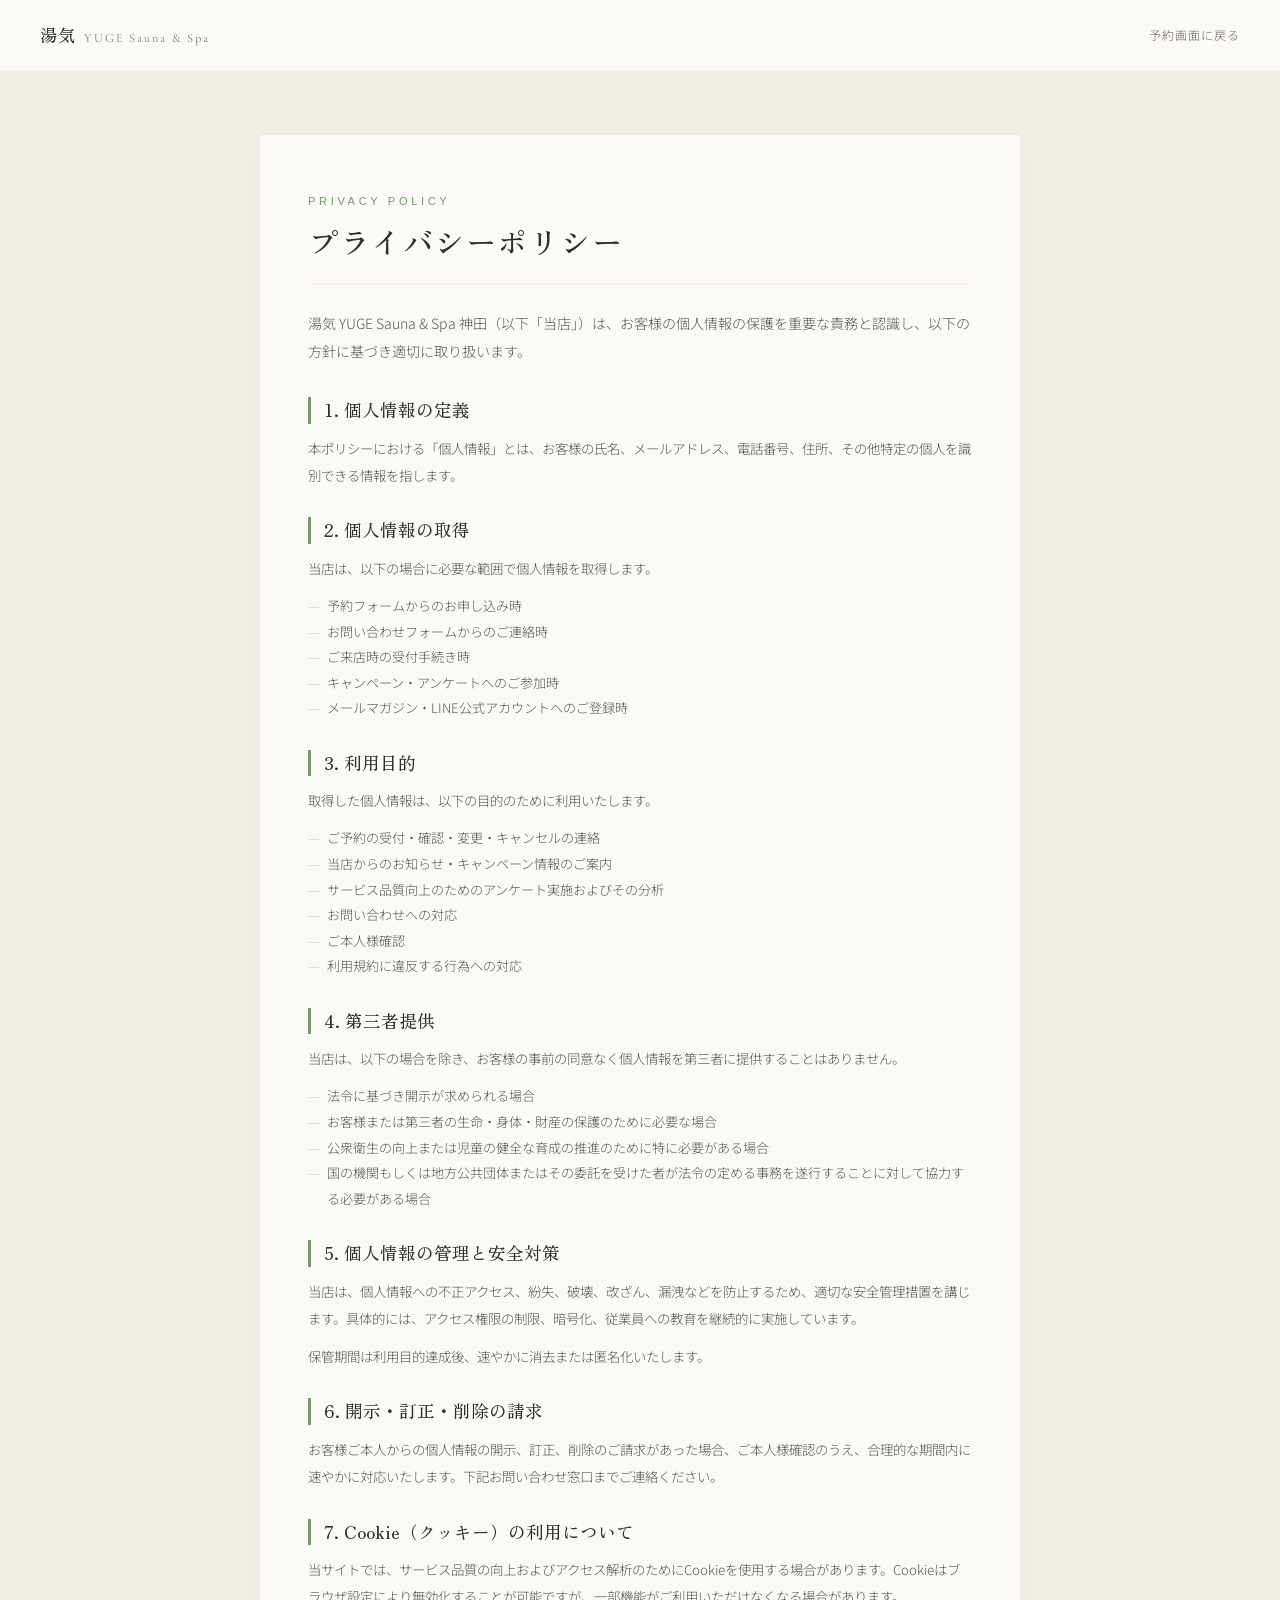
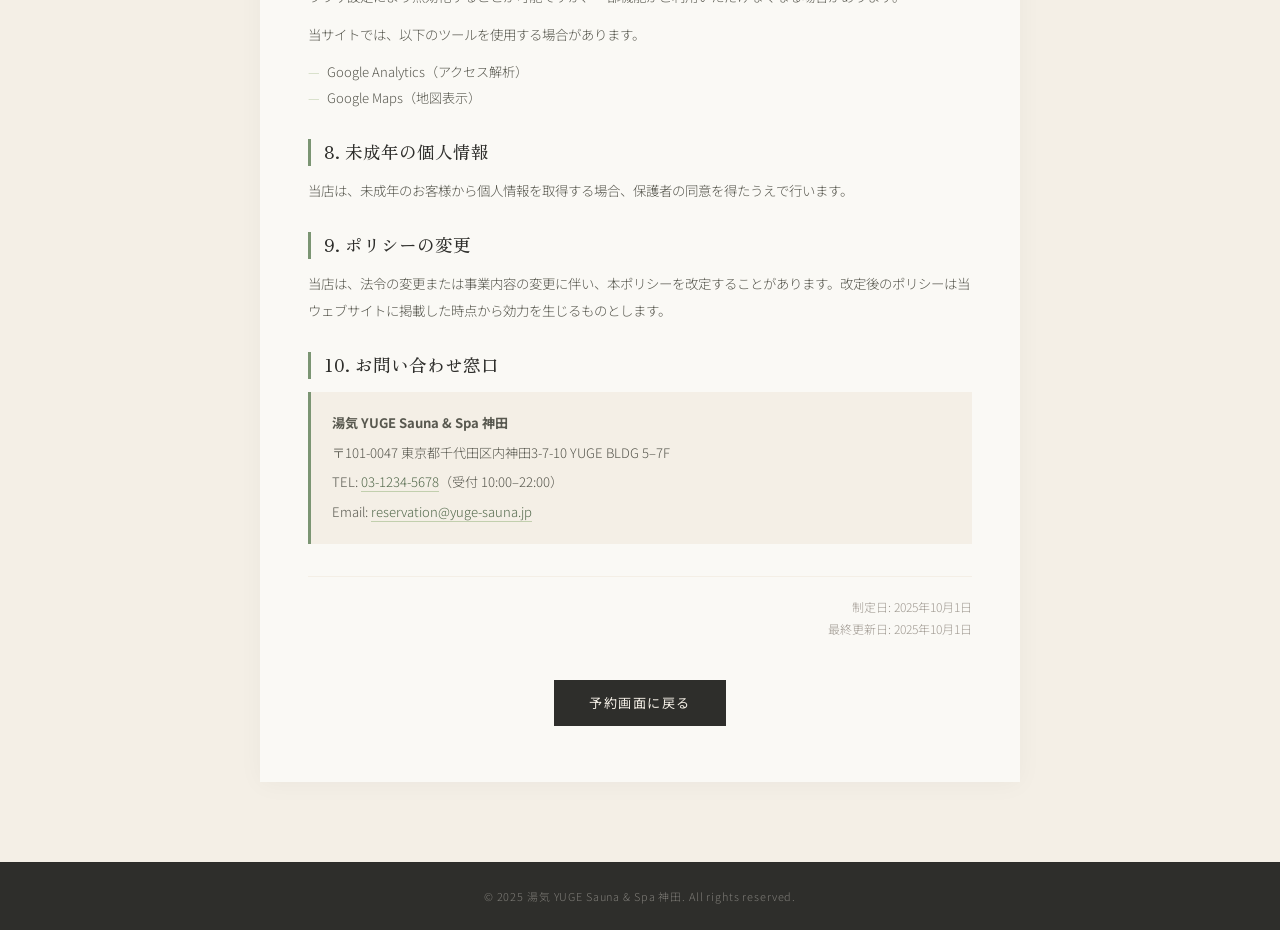
==== commit 8a60d6cd: "予約条件カラー統一・プライバシー戻るボタン修正" ====
--- a/privacy.html
+++ b/privacy.html
@@ -130,43 +130,45 @@
 
   <script>
     (function () {
-      function goBack() {
-        // 新しいタブで開かれた場合はタブを閉じる試行
-        if (window.history.length <= 1) {
+      var backBtn = document.getElementById('docBackBtn');
+      var headerBack = document.querySelector('.doc-header-back');
+
+      // referrerがあれば「前のページから来た」と判定
+      var cameFromLP = document.referrer && document.referrer.indexOf('index.html') !== -1;
+      // または同じオリジンからなら前のページに戻れる
+      var hasHistory = document.referrer && document.referrer.indexOf(window.location.origin) !== -1;
+
+      function goBack(e) {
+        if (e) e.preventDefault();
+
+        if (hasHistory) {
+          // 同じタブで遷移してきた場合 → 戻る
+          window.history.back();
+        } else {
+          // 新しいタブで開かれた場合 → タブを閉じる試行
           window.close();
-          // window.closeが効かない場合のフォールバック
+          // モバイルではwindow.closeが効かないのでフォールバック
           setTimeout(function () {
             window.location.href = 'index.html#reserve';
-          }, 100);
-        } else {
-          window.history.back();
+          }, 200);
         }
       }
 
-      var backBtn = document.getElementById('docBackBtn');
-      var headerBack = document.querySelector('.doc-header-back');
-
-      // 新しいタブで開かれた判定
-      var isNewTab = window.history.length <= 1;
-
+      // ボタンテキストをモバイル向けに調整
       if (backBtn) {
-        if (isNewTab) {
-          backBtn.textContent = '✕ 閉じて予約画面に戻る';
+        if (!hasHistory) {
+          backBtn.textContent = '予約画面に戻る';
         }
-        backBtn.addEventListener('click', function (e) {
-          e.preventDefault();
-          goBack();
-        });
+        backBtn.addEventListener('click', goBack);
       }
 
       if (headerBack) {
-        if (isNewTab) {
-          headerBack.textContent = '✕ 閉じる';
+        if (!hasHistory) {
+          headerBack.textContent = '予約画面に戻る';
+        } else {
+          headerBack.textContent = '← 前のページに戻る';
         }
-        headerBack.addEventListener('click', function (e) {
-          e.preventDefault();
-          goBack();
-        });
+        headerBack.addEventListener('click', goBack);
       }
     })();
   </script>
--- a/style.css
+++ b/style.css
@@ -1795,11 +1795,11 @@
 }
 
 .terms-card--bonus {
-  border-left-color: var(--sage);
+  border-left-color: var(--sage-pale);
 }
 
 .terms-card--caution {
-  border-left-color: var(--stone);
+  border-left-color: var(--sage-pale);
 }
 
 .terms-icon {
@@ -1815,11 +1815,11 @@
 }
 
 .terms-card--bonus .terms-icon {
-  color: var(--moss);
+  color: var(--sage);
 }
 
 .terms-card--caution .terms-icon {
-  color: var(--stone-dark);
+  color: var(--sage);
 }
 
 .terms-card h3 {
@@ -1873,7 +1873,7 @@
 }
 
 .terms-card--caution .terms-list li::before {
-  color: var(--stone-dark);
+  color: var(--sage);
 }
 
 
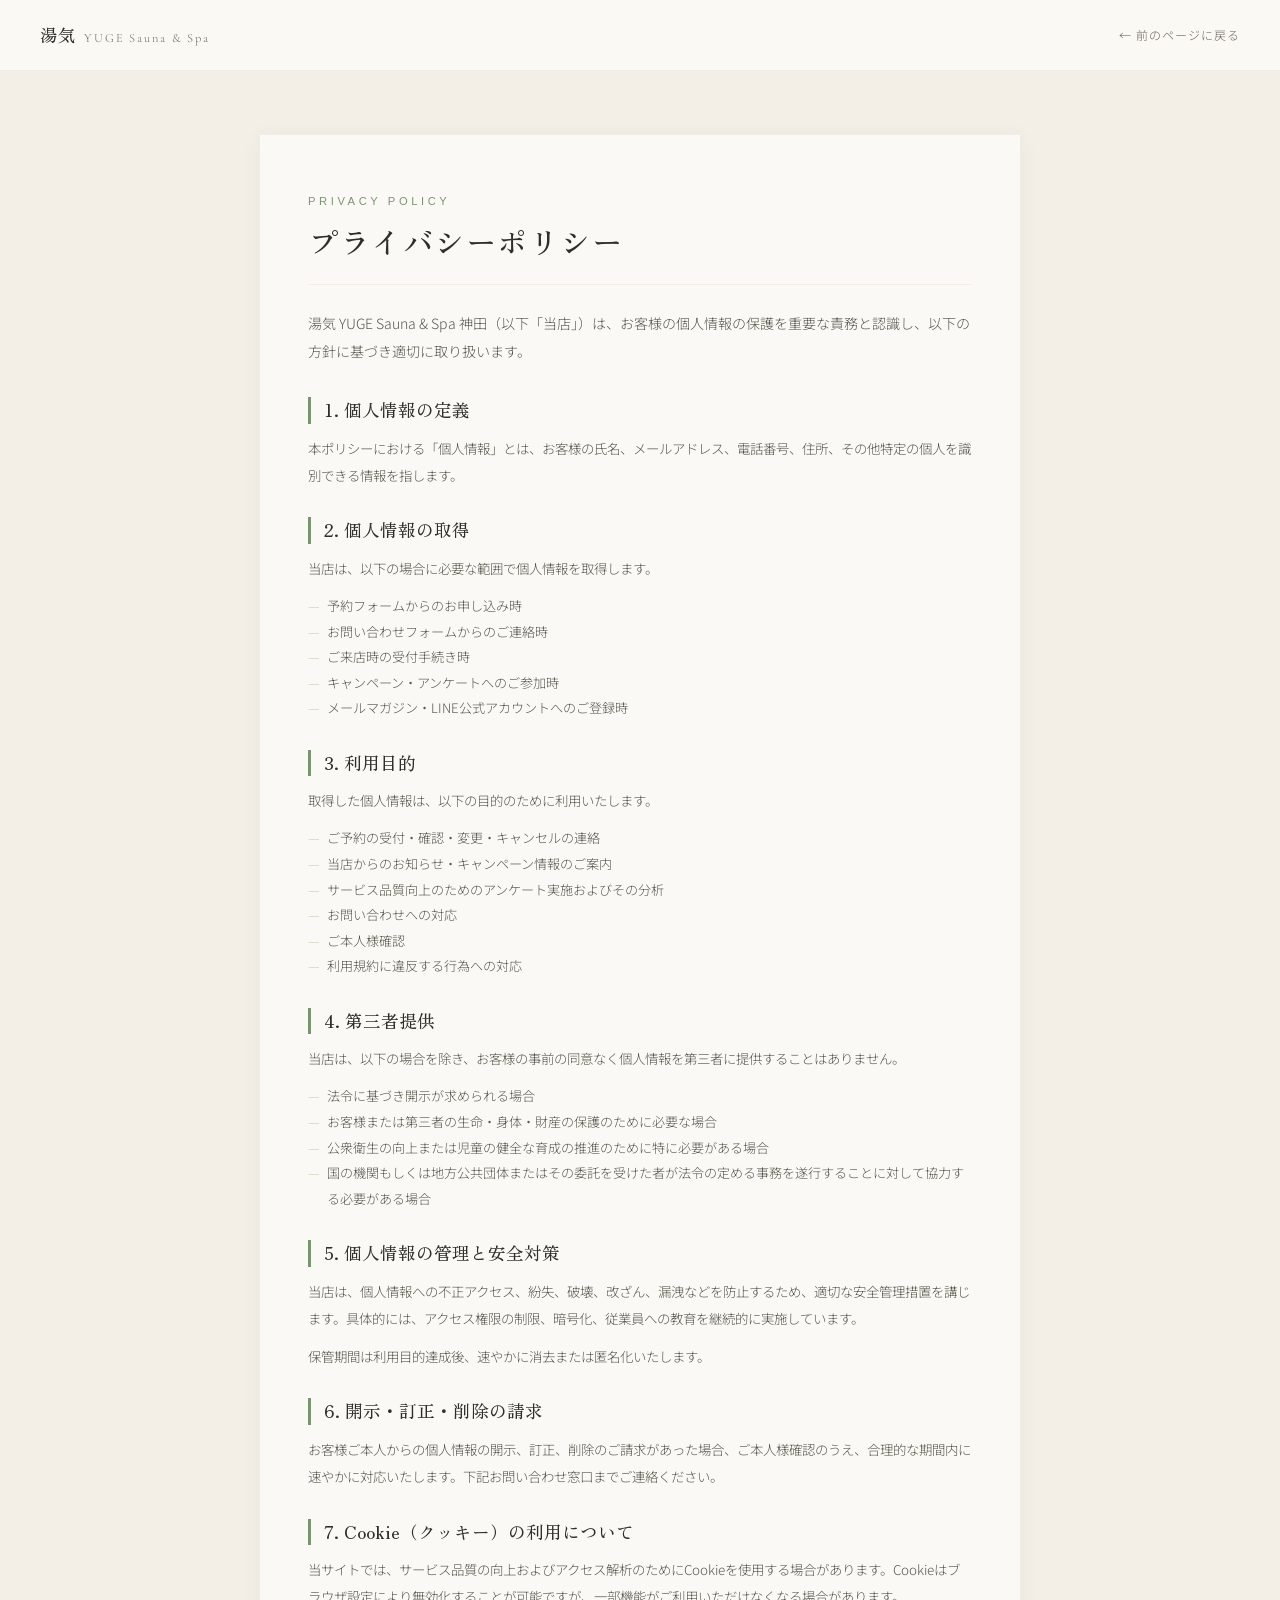
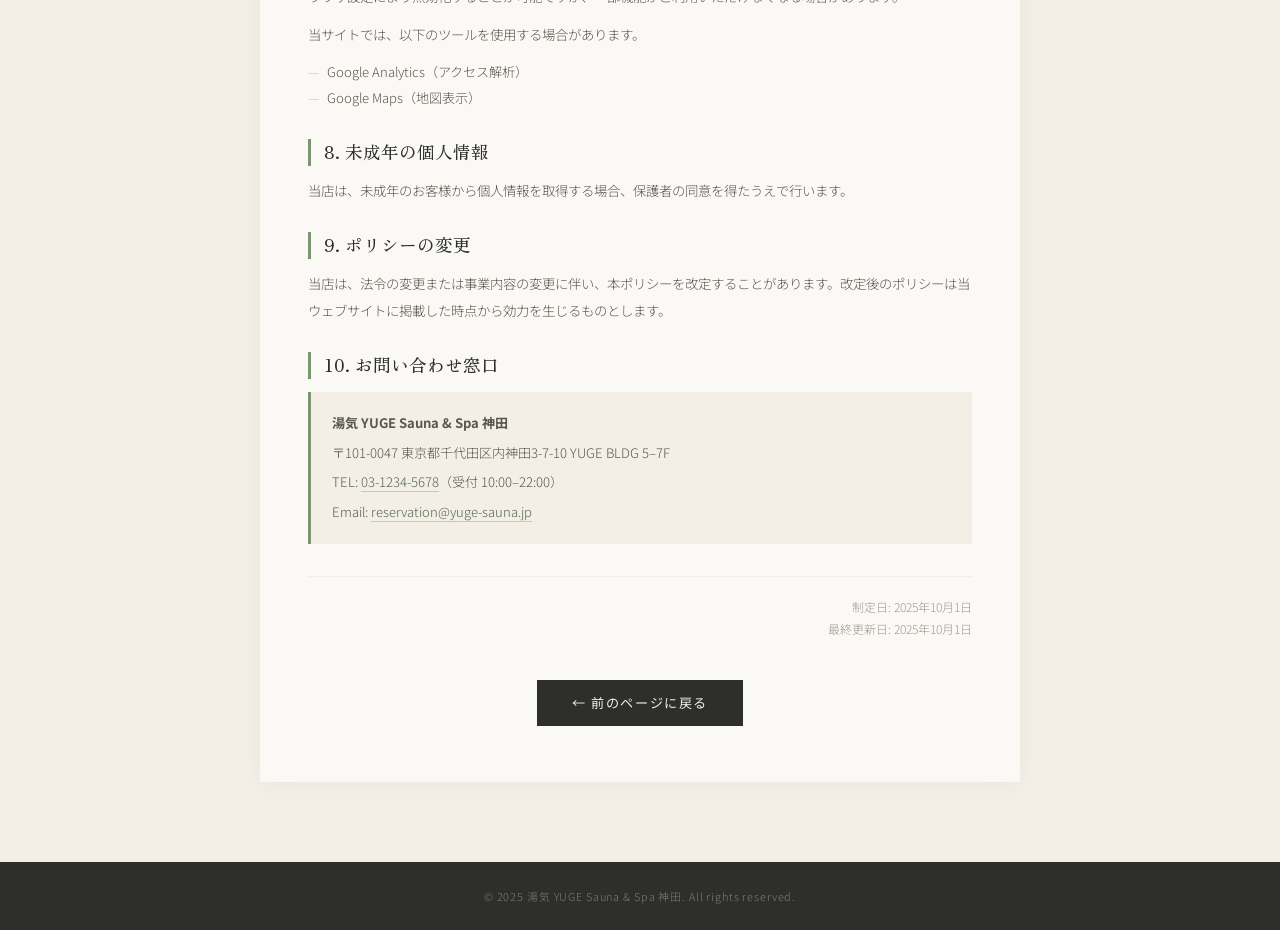
==== commit 4c1de4dc: "衛生管理・バイブラ・432Hz等の訴求ポイント追加" ====
--- a/privacy.html
+++ b/privacy.html
@@ -132,42 +132,26 @@
     (function () {
       var backBtn = document.getElementById('docBackBtn');
       var headerBack = document.querySelector('.doc-header-back');
-
-      // referrerがあれば「前のページから来た」と判定
-      var cameFromLP = document.referrer && document.referrer.indexOf('index.html') !== -1;
-      // または同じオリジンからなら前のページに戻れる
-      var hasHistory = document.referrer && document.referrer.indexOf(window.location.origin) !== -1;
+      var fromForm = window.location.search.indexOf("from=form") !== -1;
 
       function goBack(e) {
         if (e) e.preventDefault();
-
-        if (hasHistory) {
-          // 同じタブで遷移してきた場合 → 戻る
-          window.history.back();
-        } else {
-          // 新しいタブで開かれた場合 → タブを閉じる試行
+        if (fromForm) {
           window.close();
-          // モバイルではwindow.closeが効かないのでフォールバック
           setTimeout(function () {
             window.location.href = 'index.html#reserve';
           }, 200);
+        } else {
+          window.history.back();
         }
       }
 
-      // ボタンテキストをモバイル向けに調整
       if (backBtn) {
-        if (!hasHistory) {
-          backBtn.textContent = '予約画面に戻る';
-        }
+        backBtn.textContent = fromForm ? '予約画面に戻る' : '← 前のページに戻る';
         backBtn.addEventListener('click', goBack);
       }
-
       if (headerBack) {
-        if (!hasHistory) {
-          headerBack.textContent = '予約画面に戻る';
-        } else {
-          headerBack.textContent = '← 前のページに戻る';
-        }
+        headerBack.textContent = fromForm ? '予約画面に戻る' : '← 前のページに戻る';
         headerBack.addEventListener('click', goBack);
       }
     })();
